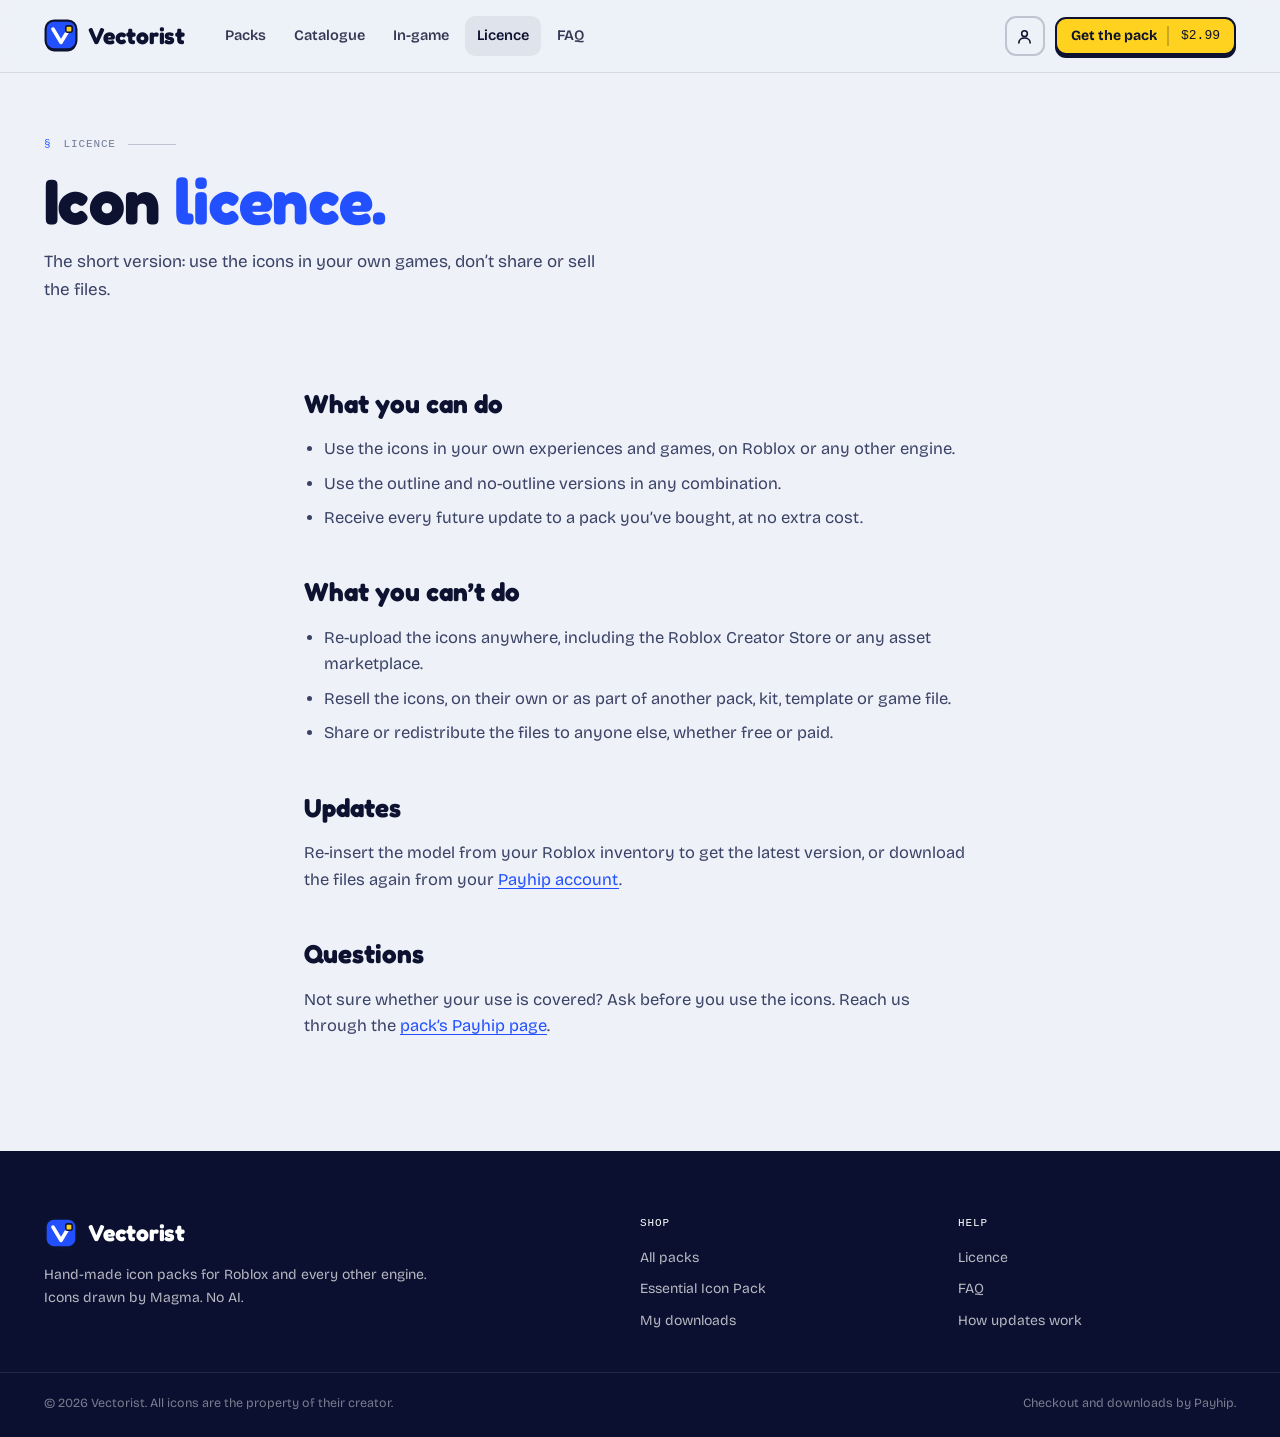
==== licence/index.html @ cd382b70 "Initial Vectorist site on vectorist.co Co-Authored-By: Claude Opus 5.5 <noreply@anthropic.com>" ====
<!DOCTYPE html>
<html lang="en" data-style="outline" data-guides="off" data-bd="paper">
<head>
<meta charset="utf-8">
<meta name="viewport" content="width=device-width, initial-scale=1">
<title>Licence | Vectorist</title>
<meta name="description" content="What you can and can't do with Vectorist icon packs.">
<link rel="canonical" href="https://vectorist.co/licence/">
<meta property="og:type" content="website">
<meta property="og:site_name" content="Vectorist">
<meta property="og:title" content="Licence | Vectorist">
<meta property="og:description" content="What you can and can't do with Vectorist icon packs.">
<meta property="og:url" content="https://vectorist.co/licence/">
<meta property="og:image" content="https://vectorist.co/assets/p/essential-cover.jpg">
<meta name="twitter:card" content="summary_large_image">
<meta name="theme-color" content="#2350FF">
<link rel="icon" href="../assets/mark.svg" type="image/svg+xml">
<link rel="preload" href="../assets/fonts/fredoka-latin-700-normal.woff2" as="font" type="font/woff2" crossorigin>
<link rel="preload" href="../assets/fonts/bricolage-grotesque-latin-opsz-normal.woff2" as="font" type="font/woff2" crossorigin>
<link rel="stylesheet" href="../css/site.css?v=1f7a1baf">
<script>try{var s=localStorage.getItem('vx.style'),b=localStorage.getItem('vx.bd'),h=document.documentElement;if(s==='plain')h.setAttribute('data-style','plain');if(b)h.setAttribute('data-bd',b)}catch(e){}</script>
</head>
<body class="page-plain">
<header class="nav">
  <div class="wrap">
    <a class="logo" href="../"><img src="../assets/mark.svg" alt="" width="34" height="34">Vectorist</a>
    <nav class="nav-links" aria-label="Main">
      <a href="../packs/">Packs</a>
      <a href="../#catalogue">Catalogue</a>
      <a href="../#in-game">In-game</a>
      <a href="../licence/" aria-current="page">Licence</a>
      <a href="../#faq">FAQ</a>
    </nav>
    <div class="nav-r">
      <a class="icon-btn dl" href="https://payhip.com/auth/login" title="My downloads" aria-label="My downloads"><svg width="17" height="17" viewBox="0 0 24 24" fill="none" stroke="currentColor" stroke-width="2.2" stroke-linecap="round"><circle cx="12" cy="8" r="4"/><path d="M4 21c0-4.4 3.6-7 8-7s8 2.6 8 7"/></svg></a>
      <a class="btn btn-buy btn-sm" href="https://payhip.com/buy?link=97roH">Get the pack <span class="p">$2.99</span></a>
      <button class="icon-btn burger" type="button" aria-label="Menu" aria-expanded="false" aria-controls="sheet"><svg width="18" height="18" viewBox="0 0 24 24" fill="none" stroke="currentColor" stroke-width="2.4" stroke-linecap="round"><path d="M4 7h16M4 12h16M4 17h16"/></svg></button>
    </div>
  </div>
</header>
<div class="sheet" id="sheet">
  <a href="../packs/">Packs <svg width="14" height="14" viewBox="0 0 24 24" fill="none" stroke="currentColor" stroke-width="2.6" stroke-linecap="round" stroke-linejoin="round"><path d="M5 12h14M13 6l6 6-6 6"/></svg></a>
  <a href="../#catalogue">Catalogue <svg width="14" height="14" viewBox="0 0 24 24" fill="none" stroke="currentColor" stroke-width="2.6" stroke-linecap="round" stroke-linejoin="round"><path d="M5 12h14M13 6l6 6-6 6"/></svg></a>
  <a href="../#in-game">In-game preview <svg width="14" height="14" viewBox="0 0 24 24" fill="none" stroke="currentColor" stroke-width="2.6" stroke-linecap="round" stroke-linejoin="round"><path d="M5 12h14M13 6l6 6-6 6"/></svg></a>
  <a href="../licence/">Licence <svg width="14" height="14" viewBox="0 0 24 24" fill="none" stroke="currentColor" stroke-width="2.6" stroke-linecap="round" stroke-linejoin="round"><path d="M5 12h14M13 6l6 6-6 6"/></svg></a>
  <a href="../#faq">FAQ <svg width="14" height="14" viewBox="0 0 24 24" fill="none" stroke="currentColor" stroke-width="2.6" stroke-linecap="round" stroke-linejoin="round"><path d="M5 12h14M13 6l6 6-6 6"/></svg></a>
  <hr>
  <a href="https://payhip.com/auth/login">My downloads <svg width="17" height="17" viewBox="0 0 24 24" fill="none" stroke="currentColor" stroke-width="2.2" stroke-linecap="round"><circle cx="12" cy="8" r="4"/><path d="M4 21c0-4.4 3.6-7 8-7s8 2.6 8 7"/></svg></a>
</div>
<main>
<section class="ph">
  <div class="wrap">
    <div class="sec-k mono"><b>&sect;</b>Licence</div>
    <h1 class="d d-l ex-ink">Icon <em>licence.</em></h1>
    <p class="lede">The short version: use the icons in your own games, don&rsquo;t share or sell the files.</p>
  </div>
</section>
<section>
  <div class="wrap prose">
    <h2>What you can do</h2>
    <ul>
      <li>Use the icons in your own experiences and games, on Roblox or any other engine.</li>
      <li>Use the outline and no-outline versions in any combination.</li>
      <li>Receive every future update to a pack you&rsquo;ve bought, at no extra cost.</li>
    </ul>
    <h2>What you can&rsquo;t do</h2>
    <ul>
      <li>Re-upload the icons anywhere, including the Roblox Creator Store or any asset marketplace.</li>
      <li>Resell the icons, on their own or as part of another pack, kit, template or game file.</li>
      <li>Share or redistribute the files to anyone else, whether free or paid.</li>
    </ul>
    <h2>Updates</h2>
    <p>Re-insert the model from your Roblox inventory to get the latest version, or download the files again from your <a href="https://payhip.com/auth/login">Payhip account</a>.</p>
    <h2>Questions</h2>
    <p>Not sure whether your use is covered? Ask before you use the icons. Reach us through the <a href="https://payhip.com/b/97roH">pack&rsquo;s Payhip page</a>.</p>
  </div>
</section>
</main>
<footer class="foot">
  <div class="wrap">
    <div class="brand">
      <a class="logo" href="../"><img src="../assets/mark.svg" alt="" width="34" height="34">Vectorist</a>
      <p>Hand-made icon packs for Roblox and every other engine.<br>Icons drawn by Magma. No AI.</p>
    </div>
    <div>
      <h4 class="mono">Shop</h4>
      <ul>
        <li><a href="../packs/">All packs</a></li>
        <li><a href="../packs/essential/">Essential Icon Pack</a></li>
        <li><a href="https://payhip.com/auth/login">My downloads</a></li>
      </ul>
    </div>
    <div>
      <h4 class="mono">Help</h4>
      <ul>
        <li><a href="../licence/">Licence</a></li>
        <li><a href="../#faq">FAQ</a></li>
        <li><a href="../#how">How updates work</a></li>
      </ul>
    </div>
  </div>
  <div class="foot-b"><div class="wrap"><span>&copy; 2026 Vectorist. All icons are the property of their creator.</span><span>Checkout and downloads by Payhip.</span></div></div>
</footer>
<script src="../js/catalog.js?v=1f7a1baf"></script>
<script src="../js/site.js?v=1f7a1baf"></script>
</body>
</html>
---- css/site.css ----
/* ==========================================================================
   Vectorist — site styles
   Colour rules: blue = brand field, yellow = Buy only, ink = everything else.
   Display face (Fredoka) is for headlines only; never for body or UI labels.
   ========================================================================== */

/* Self-hosted fonts (SIL Open Font License): no third-party request, no layout jump. */
@font-face{font-family:"Fredoka";font-weight:600;font-display:swap;src:url(../assets/fonts/fredoka-latin-600-normal.woff2) format("woff2")}
@font-face{font-family:"Fredoka";font-weight:700;font-display:swap;src:url(../assets/fonts/fredoka-latin-700-normal.woff2) format("woff2")}
@font-face{font-family:"Bricolage Grotesque";font-weight:200 800;font-display:swap;src:url(../assets/fonts/bricolage-grotesque-latin-opsz-normal.woff2) format("woff2-variations"),url(../assets/fonts/bricolage-grotesque-latin-opsz-normal.woff2) format("woff2")}
@font-face{font-family:"JetBrains Mono";font-weight:500;font-display:swap;src:url(../assets/fonts/jetbrains-mono-latin-500-normal.woff2) format("woff2")}

:root{
  --blue:#2350FF; --blue-d:#1636C9; --sky:#1EC8FF; --sky-l:#8BE0FF;
  --ink:#0C1230; --ink-2:#3A4266; --ink-3:#737A98;
  --paper:#EEF1F8; --card:#FFFFFF; --rule:rgba(12,18,48,.11); --rule-2:rgba(12,18,48,.2);
  --yellow:#FFD21F; --yellow-h:#FFDD4F; --orange:#FF8A00;
  --night:#0B1030; --night-2:#151C48; --night-rule:rgba(255,255,255,.1);
  --tile:#FFFFFF;
  --fd:"Fredoka",ui-rounded,system-ui,sans-serif;
  --fb:"Bricolage Grotesque",system-ui,sans-serif;
  --fm:"JetBrains Mono",ui-monospace,monospace;
  --r:16px; --wrap:1240px; --gut:24px;
  --ease:cubic-bezier(.2,.7,.2,1);
}
*,*::before,*::after{box-sizing:border-box;margin:0;padding:0}
html{-webkit-text-size-adjust:100%;scroll-behavior:smooth;scroll-padding-top:84px}
body{overflow-x:clip;font-family:var(--fb);font-size:16px;line-height:1.6;color:var(--ink);background:var(--paper);
  font-optical-sizing:auto;-webkit-font-smoothing:antialiased;overflow-x:hidden}
img,svg,canvas{display:block;max-width:100%}
a{color:inherit;text-decoration:none}
button{font:inherit;color:inherit;background:none;border:0;cursor:pointer}
:focus-visible{outline:3px solid var(--sky);outline-offset:3px;border-radius:6px}
::selection{background:var(--yellow);color:var(--ink)}
.wrap{max-width:var(--wrap);margin:0 auto;padding:0 var(--gut)}
.sr{position:absolute;width:1px;height:1px;overflow:hidden;clip:rect(0 0 0 0);white-space:nowrap}
.mono{font-family:var(--fm);font-size:11px;font-weight:500;letter-spacing:.08em;text-transform:uppercase}

/* ---------- Display type: the thumbnail's extruded lettering ---------- */
.d{font-family:var(--fd);font-weight:700;line-height:.98;letter-spacing:-.01em}
.d-xl{font-size:clamp(52px,8.4vw,112px)}
.d-l{font-size:clamp(38px,5.2vw,64px)}
.d-m{font-size:clamp(26px,3vw,34px)}
.ex-w{color:#fff;text-shadow:0 .035em 0 var(--sky-l),0 .07em 0 #1B8CFF,0 .12em .18em rgba(6,16,80,.35)}
.ex-y{color:var(--yellow);text-shadow:0 .035em 0 #FFB000,0 .07em 0 var(--orange),0 .12em .18em rgba(6,16,80,.35)}
.ex-ink{color:var(--ink)}
.ex-ink em{font-style:normal;color:var(--blue)}

/* ---------- Buttons ---------- */
.btn{--h:48px;display:inline-flex;align-items:center;justify-content:center;gap:10px;height:var(--h);padding:0 22px;
  border-radius:14px;font-family:var(--fb);font-weight:700;font-size:15px;white-space:nowrap;user-select:none;
  transition:transform .12s var(--ease),box-shadow .12s var(--ease),background-color .15s}
.btn-buy{background:var(--yellow);color:var(--ink);border:2.5px solid var(--ink);box-shadow:0 4px 0 var(--ink)}
.btn-buy:hover{background:var(--yellow-h)}
.btn-buy:active{transform:translateY(3px);box-shadow:0 1px 0 var(--ink)}
.btn-buy .p{font-family:var(--fm);font-size:13px;font-weight:500;padding-left:12px;border-left:2px solid rgba(12,18,48,.22)}
.btn-lg{--h:56px;font-size:16px;padding:0 26px;border-radius:16px}
.btn-ghost{border:2px solid rgba(255,255,255,.45);color:#fff}
.btn-ghost:hover{background:rgba(255,255,255,.12);border-color:#fff}
.btn-line{border:2px solid var(--rule-2);color:var(--ink);background:var(--card)}
.btn-line:hover{border-color:var(--ink)}
.btn-sm{--h:38px;padding:0 14px;font-size:14px;border-radius:11px}
.btn-buy.btn-sm{box-shadow:0 3px 0 var(--ink)}
.btn-buy.btn-sm:active{transform:translateY(2px);box-shadow:0 1px 0 var(--ink)}
kbd{font-family:var(--fm);font-size:10.5px;font-weight:500;min-width:20px;height:20px;padding:0 5px;display:inline-grid;place-items:center;
  border-radius:5px;border:1px solid var(--rule-2);border-bottom-width:2px;color:var(--ink-3);background:var(--card);line-height:1}
@media (hover:none){kbd{display:none}}

/* ---------- Nav ---------- */
.nav{position:fixed;inset:0 0 auto;z-index:50;transition:background-color .2s,box-shadow .2s,color .2s;color:#fff}
.nav .wrap{display:flex;align-items:center;gap:28px;height:72px}
.nav.solid,.page-plain .nav{background:rgba(238,241,248,.9);backdrop-filter:saturate(1.6) blur(14px);-webkit-backdrop-filter:saturate(1.6) blur(14px);
  box-shadow:0 1px 0 var(--rule);color:var(--ink)}
.logo{display:flex;align-items:center;gap:10px;font-family:var(--fd);font-weight:700;font-size:23px;letter-spacing:-.01em}
.logo img{width:34px;height:34px}
.nav-links{display:flex;gap:4px;margin-right:auto}
.nav-links a{padding:8px 12px;border-radius:10px;font-size:14.5px;font-weight:600;opacity:.82;transition:opacity .15s,background-color .15s}
.nav-links a:hover,.nav-links a[aria-current]{opacity:1;background:rgba(255,255,255,.14)}
.nav.solid .nav-links a:hover,.page-plain .nav-links a:hover,.nav.solid .nav-links a[aria-current],.page-plain .nav-links a[aria-current]{background:rgba(12,18,48,.06)}
.nav-r{display:flex;align-items:center;gap:10px}
.icon-btn{width:40px;height:40px;border-radius:11px;display:grid;place-items:center;border:2px solid rgba(255,255,255,.35);transition:border-color .15s,background-color .15s}
.icon-btn:hover{border-color:currentColor}
.nav.solid .icon-btn,.page-plain .icon-btn{border-color:var(--rule-2)}
.burger{display:none}
.sheet{display:none}
@media (max-width:420px){.nav .btn-buy .p{display:none}.logo{font-size:21px}}
@media (max-width:860px){
  .nav-links,.nav-r .dl{display:none}
  .burger{display:grid}
  .nav .wrap{gap:12px;justify-content:space-between}
  .sheet{display:block;position:fixed;inset:72px 12px auto;z-index:49;background:var(--card);color:var(--ink);border:2px solid var(--ink);border-radius:18px;
    box-shadow:0 5px 0 var(--ink);padding:10px;transform:translateY(-8px);opacity:0;pointer-events:none;transition:opacity .16s,transform .16s var(--ease)}
  .sheet.open{opacity:1;transform:none;pointer-events:auto}
  .sheet a{display:flex;justify-content:space-between;align-items:center;padding:14px 14px;border-radius:12px;font-weight:600}
  .sheet a:hover{background:var(--paper)}
  .sheet hr{border:0;border-top:1px solid var(--rule);margin:6px 8px}
}

/* ---------- Icon art (canvas host) ---------- */
.art{position:relative;aspect-ratio:1;user-select:none;-webkit-user-select:none;-webkit-touch-callout:none}
.art canvas{position:absolute;inset:0;width:100%;height:100%;transition:opacity .22s var(--ease)}
.art canvas.v1{opacity:0}
[data-style="plain"] .art canvas.v0{opacity:0}
[data-style="plain"] .art canvas.v1{opacity:1}
.art::after{content:"";position:absolute;inset:0;z-index:2}           /* shield: right-click/drag hits this, not the canvas */
.art.is-loading::before{content:"";position:absolute;inset:18%;border-radius:28%;background:currentColor;opacity:.08;animation:pulse 1.2s ease-in-out infinite}
.art.is-error::before{content:attr(data-label);position:absolute;inset:0;display:grid;place-items:center;text-align:center;
  font-family:var(--fm);font-size:10px;letter-spacing:.06em;text-transform:uppercase;opacity:.5;padding:8px}
@keyframes pulse{50%{opacity:.16}}

/* ---------- Hero ---------- */
.hero{position:relative;background:var(--blue) url(../assets/facets.svg) center/cover;color:#fff;overflow:hidden;padding:128px 0 0}
.hero-ghosts{position:absolute;inset:0;pointer-events:none}
.hero-ghosts .art{position:absolute;opacity:.1;filter:saturate(.4) brightness(1.4)}
.hero-grid{position:relative;display:grid;grid-template-columns:minmax(0,1.08fr) minmax(0,.92fr);gap:56px;align-items:center;padding-bottom:72px}
.eyebrow{display:inline-flex;align-items:center;gap:10px;padding:6px 12px 6px 6px;border-radius:999px;background:rgba(12,18,48,.28);border:1px solid rgba(255,255,255,.2);margin-bottom:28px}
.eyebrow b{background:var(--yellow);color:var(--ink);border-radius:999px;padding:3px 9px;font-family:var(--fm);font-size:10.5px;letter-spacing:.06em}
.hero h1{margin-bottom:30px}
.hero h1 span{display:block}
.hero-sub{font-size:18px;line-height:1.6;max-width:500px;color:rgba(255,255,255,.88);margin-bottom:34px}
.hero-sub strong{color:#fff}
.hero-cta{display:flex;flex-wrap:wrap;gap:12px;margin-bottom:18px}
.hero-note{color:rgba(255,255,255,.7)}
.hero-note i{font-style:normal;margin:0 8px;opacity:.5}

/* specimen board */
.board{display:grid;grid-template-columns:repeat(3,1fr);gap:12px}
.spec{position:relative;border-radius:20px;background:rgba(10,24,110,.28);border:1.5px solid rgba(255,255,255,.2);padding:13%;transition:transform .2s var(--ease),background-color .2s}
.spec.big{grid-column:span 2;grid-row:span 2;padding:11%}
.spec:hover{transform:translateY(-3px);background:rgba(10,24,110,.4)}
.spec .lab{position:absolute;left:12px;right:12px;bottom:9px;display:flex;justify-content:space-between;color:rgba(255,255,255,.6);font-size:9.5px}
.spec .art{transition:opacity .35s var(--ease),transform .35s var(--ease)}
.spec .art.swap{opacity:0;transform:scale(.9)}
.spec.big .lab{font-size:11px;left:16px;right:16px;bottom:13px}
.spec::before{content:"";position:absolute;inset:13%;border:1px dashed rgba(255,255,255,.22);border-radius:6px;pointer-events:none}
.spec.big::before{inset:11%}

.specbar-o{position:relative;border-top:1px solid rgba(255,255,255,.2);background:rgba(12,18,48,.2)}
.specbar{display:grid;grid-template-columns:repeat(5,1fr)}
.specbar div{padding:22px 24px;border-left:1px solid rgba(255,255,255,.14)}
.specbar div:first-child{border-left:0;padding-left:0}
.specbar b{display:block;font-family:var(--fd);font-weight:700;font-size:30px;line-height:1.1}
.specbar span{color:rgba(255,255,255,.68)}

@media (max-width:980px){
  .hero{padding-top:108px}
  .hero-grid{grid-template-columns:1fr;gap:44px;padding-bottom:48px}
  .board{max-width:520px}
  .specbar{grid-template-columns:repeat(3,1fr);padding:0}
  .specbar div{padding:18px 24px!important}
  .specbar div:nth-child(4){border-left:0}
  .specbar div:nth-child(n+4){border-top:1px solid rgba(255,255,255,.14)}
}
@media (max-width:560px){
  .hero-sub{font-size:16.5px}
  .hero-cta .btn{flex:1 1 100%}
  .hero-note{font-size:10px}
  .specbar{grid-template-columns:repeat(2,1fr)}
  .specbar div{padding:16px 18px!important;border-left:1px solid rgba(255,255,255,.14)!important;border-top:1px solid rgba(255,255,255,.14)}
  .specbar div:nth-child(odd){border-left:0!important}
  .specbar div:nth-child(-n+2){border-top:0}
  .specbar div:last-child{grid-column:span 2;border-left:0!important}
  .specbar b{font-size:24px}
}

/* ---------- Sections ---------- */
.sec{padding:112px 0}
.sec + .sec{border-top:1px solid var(--rule)}
.sec-h{display:grid;grid-template-columns:minmax(0,1fr) auto;gap:24px;align-items:end;margin-bottom:40px}
.sec-k{display:flex;gap:12px;align-items:center;color:var(--ink-3);margin-bottom:16px}
.sec-k b{color:var(--blue);font-weight:500}
.sec-k::after{content:"";height:1px;width:48px;background:var(--rule-2)}
.lede{font-size:17px;color:var(--ink-2);max-width:560px;margin-top:16px}
@media (max-width:760px){.sec{padding:80px 0}.sec-h{grid-template-columns:1fr}}

/* ---------- Catalogue toolbar ---------- */
.toolbar{position:sticky;top:72px;z-index:20;display:flex;flex-wrap:wrap;gap:10px 18px;align-items:center;padding:12px 0;margin-bottom:18px;
  background:rgba(238,241,248,.92);backdrop-filter:blur(12px);-webkit-backdrop-filter:blur(12px);border-bottom:1px solid var(--rule)}
.seg{display:inline-flex;padding:3px;border-radius:12px;background:var(--card);border:1px solid var(--rule-2);position:relative}
.seg button{position:relative;z-index:1;height:34px;padding:0 14px;border-radius:9px;font-size:13.5px;font-weight:600;color:var(--ink-2);display:flex;align-items:center;gap:8px;transition:color .15s}
.seg button[aria-pressed="true"]{color:#fff;background:var(--ink)}
.seg button[aria-pressed="true"] kbd{display:none}
.tgl{display:inline-flex;align-items:center;gap:10px;height:40px;padding:0 12px 0 8px;border-radius:12px;border:1px solid var(--rule-2);background:var(--card);font-size:13.5px;font-weight:600;color:var(--ink-2)}
.tgl .sw{width:30px;height:18px;border-radius:99px;background:var(--rule-2);position:relative;transition:background-color .15s}
.tgl .sw::after{content:"";position:absolute;top:2px;left:2px;width:14px;height:14px;border-radius:50%;background:#fff;box-shadow:0 1px 2px rgba(0,0,0,.25);transition:transform .16s var(--ease)}
.tgl[aria-pressed="true"]{color:var(--ink)}
.tgl[aria-pressed="true"] .sw{background:var(--blue)}
.tgl[aria-pressed="true"] .sw::after{transform:translateX(12px)}
.bd{display:inline-flex;align-items:center;gap:6px;height:40px;padding:0 10px;border-radius:12px;border:1px solid var(--rule-2);background:var(--card)}
.bd span{font-size:13.5px;font-weight:600;color:var(--ink-2);margin-right:4px}
.bd button{width:22px;height:22px;border-radius:7px;border:1.5px solid var(--rule-2)}
.bd button[aria-pressed="true"]{box-shadow:0 0 0 2px var(--card),0 0 0 4px var(--ink)}
.chips{order:9;width:100%;display:flex;gap:6px;overflow-x:auto;scrollbar-width:none;-webkit-mask:linear-gradient(90deg,#000 calc(100% - 28px),transparent);mask:linear-gradient(90deg,#000 calc(100% - 28px),transparent);padding-right:28px}
.chips::-webkit-scrollbar{display:none}
.chip{flex:none;height:32px;padding:0 12px;border-radius:99px;font-size:13.5px;font-weight:600;color:var(--ink-2);border:1px solid transparent;display:flex;align-items:center;gap:7px;transition:background-color .15s,border-color .15s}
.chip:hover{background:var(--card);border-color:var(--rule)}
.chip i{font-style:normal;font-family:var(--fm);font-size:10.5px;color:var(--ink-3)}
.chip[aria-pressed="true"]{background:var(--ink);color:#fff}
.chip[aria-pressed="true"] i{color:rgba(255,255,255,.6)}
@media (max-width:860px){.toolbar{top:72px}.tgl .lbl-long{display:none}}

/* ---------- Catalogue grid ---------- */
.grid{display:grid;grid-template-columns:repeat(auto-fill,minmax(152px,1fr));gap:12px}
.tile{position:relative;display:flex;flex-direction:column;border-radius:var(--r);background:var(--tile);border:1.5px solid var(--rule);color:var(--ink);
  transition:transform .16s var(--ease),box-shadow .16s var(--ease),border-color .16s,background-color .25s}
.tile:hover{transform:translateY(-3px);border-color:var(--ink);box-shadow:0 3px 0 var(--ink)}
.tile .pad{position:relative;padding:16%}
.tile .pad::before,.tile .pad::after{content:"";position:absolute;pointer-events:none;opacity:0;transition:opacity .2s}
.tile .pad::before{inset:16%;border:1px dashed #FF3D7F;border-radius:4px}
.tile .pad::after{inset:0;background:linear-gradient(#FF3D7F,#FF3D7F) center/1px 100% no-repeat,linear-gradient(#FF3D7F,#FF3D7F) center/100% 1px no-repeat;opacity:0}
[data-guides="on"] .tile .pad::before{opacity:.9}
[data-guides="on"] .tile .pad::after{opacity:.35}
.tile .ft{display:flex;justify-content:space-between;align-items:baseline;gap:8px;padding:0 14px 12px}
.tile .nm{font-size:14px;font-weight:600;white-space:nowrap;overflow:hidden;text-overflow:ellipsis}
.tile .ct{color:var(--ink-3);font-size:9.5px;flex:none}
.tile[hidden]{display:none}
[data-bd="night"] .tile{--tile:var(--night-2);color:#fff;border-color:rgba(255,255,255,.08)}
[data-bd="night"] .tile .ct{color:rgba(255,255,255,.5)}
[data-bd="night"] .tile:hover{border-color:var(--yellow);box-shadow:0 3px 0 var(--yellow)}
[data-bd="sky"] .tile{--tile:#3B6BFF;color:#fff;border-color:rgba(255,255,255,.15)}
[data-bd="sky"] .tile .ct{color:rgba(255,255,255,.65)}
.grid-empty{padding:56px 24px;text-align:center;color:var(--ink-3);border:1.5px dashed var(--rule-2);border-radius:var(--r)}
@media (max-width:560px){.grid{grid-template-columns:repeat(3,minmax(0,1fr));gap:8px}.tile .ft{padding:0 9px 9px}.tile .nm{font-size:12px}.tile .ct{display:none}.tile{border-radius:12px}}

/* ---------- HUD demo ---------- */
.night{background:var(--night);color:#fff}
.night .sec-k{color:rgba(255,255,255,.55)}
.night .sec-k b{color:var(--yellow)}
.night .sec-k::after{background:rgba(255,255,255,.2)}
.night .lede{color:rgba(255,255,255,.72)}
.night .ex-ink{color:#fff}
.night .ex-ink em{color:var(--yellow)}
.hud-wrap{display:grid;grid-template-columns:minmax(0,.7fr) minmax(0,1.3fr);gap:56px;align-items:center}
.ticks{list-style:none;margin:28px 0 32px;display:grid;gap:14px}
.ticks li{display:grid;grid-template-columns:28px 1fr;gap:12px;align-items:start;color:rgba(255,255,255,.82);font-size:15px}
.ticks .art{width:28px}
.night .seg{background:var(--night-2);border-color:rgba(255,255,255,.14)}
.night .seg button{color:rgba(255,255,255,.7)}
.night .seg button[aria-pressed="true"]{background:#fff;color:var(--ink)}
.night kbd{background:transparent;border-color:rgba(255,255,255,.25);color:rgba(255,255,255,.6)}
.hud-frame{position:relative;width:100%;aspect-ratio:16/10;border-radius:22px;overflow:hidden;border:2.5px solid #000;box-shadow:0 6px 0 #000,0 30px 60px rgba(0,0,0,.4)}
.hud{position:absolute;left:0;top:0;width:800px;height:500px;transform-origin:0 0;transform:scale(var(--s,1))}
.hud-scene{position:absolute;inset:0}
.hud-cur{position:absolute;left:18px;top:16px;display:grid;gap:10px}
.pill{position:relative;display:flex;align-items:center;height:40px;min-width:170px;padding:0 16px 0 46px;border-radius:12px;background:rgba(12,18,48,.74);border:2.5px solid #000;
  font-family:var(--fd);font-weight:700;font-size:22px;color:#fff;letter-spacing:.01em}
.pill .art{position:absolute;left:-12px;top:50%;width:54px;transform:translateY(-50%)}
.pill.bump{animation:bump .4s var(--ease)}
@keyframes bump{40%{transform:scale(1.08)}}
.hud-col{position:absolute;top:118px;display:grid;grid-template-columns:repeat(2,74px);gap:12px 10px}
.hud-col.l{left:18px}.hud-col.r{right:18px}
.gb{display:grid;justify-items:center;gap:2px;cursor:pointer;background:none;border:0;padding:0}
.gb .k{width:70px;height:70px;border-radius:18px;border:2.5px solid #000;box-shadow:0 4px 0 #000;display:grid;place-items:center;transition:transform .1s,box-shadow .1s}
.gb .k .art{width:56px}
.gb:hover .k{transform:translateY(-2px);box-shadow:0 6px 0 #000}
.gb:active .k{transform:translateY(3px);box-shadow:0 1px 0 #000}
.gb span{font-family:var(--fd);font-weight:700;font-size:15px;color:#fff;
  text-shadow:-1.5px -1.5px 0 #000,1.5px -1.5px 0 #000,-1.5px 1.5px 0 #000,1.5px 1.5px 0 #000,0 2px 0 #000}
.c-y{background:#FFC83D}.c-b{background:#3FA9FF}.c-g{background:#4ED46A}.c-p{background:#FF6FA8}.c-v{background:#9B6BFF}.c-o{background:#FF9A3D}
.hud-boost{position:absolute;right:18px;top:16px;display:flex;gap:8px}
.boost{position:relative;width:58px;height:58px;border-radius:14px;background:rgba(12,18,48,.74);border:2.5px solid #000;display:grid;place-items:center}
.boost .art{width:40px;margin-top:-8px}
.boost b{position:absolute;bottom:3px;left:0;right:0;text-align:center;font-family:var(--fm);font-size:10px;font-weight:500;color:#fff}
.boost i{position:absolute;top:-8px;right:-8px;font-style:normal;font-family:var(--fd);font-weight:700;font-size:13px;background:var(--yellow);color:var(--ink);border:2px solid #000;border-radius:8px;padding:0 5px;line-height:18px}
.hud-chest{position:absolute;left:50%;bottom:26px;width:150px;transform:translateX(-50%);cursor:pointer;background:none;border:0}
.hud-chest .art{width:150px;transition:transform .2s var(--ease)}
.hud-chest:hover .art{transform:translateY(-4px) rotate(-2deg)}
.hud-chest.open .art{animation:pop .45s var(--ease)}
@keyframes pop{30%{transform:scale(1.14) rotate(3deg)}}
.hud-chest .tip{position:absolute;left:50%;top:-30px;transform:translateX(-50%);white-space:nowrap;font-family:var(--fd);font-weight:700;font-size:15px;color:var(--ink);
  background:#fff;border:2.5px solid #000;border-radius:10px;padding:2px 10px;box-shadow:0 3px 0 #000;animation:bob 1.6s ease-in-out infinite}
.hud-chest.open .tip{opacity:0}
@keyframes bob{50%{transform:translate(-50%,-4px)}}
.fly{position:absolute;width:34px;z-index:5;pointer-events:none;transition:transform .7s cubic-bezier(.5,-.3,.6,1),opacity .7s}
.hud-toast{position:absolute;left:50%;top:40%;transform:translate(-50%,10px);font-family:var(--fd);font-weight:700;font-size:40px;opacity:0;pointer-events:none;transition:opacity .25s,transform .4s var(--ease)}
.hud-toast.on{opacity:1;transform:translate(-50%,-10px)}
.spin .art{transition:transform 1.4s cubic-bezier(.2,.8,.2,1)}
.hud-try{margin-top:14px;color:rgba(255,255,255,.55);text-align:right}
@media (max-width:980px){.hud-wrap{grid-template-columns:1fr;gap:40px}}

/* ---------- Steps ---------- */
.steps{display:grid;grid-template-columns:repeat(3,1fr);gap:16px;counter-reset:s}
.step{position:relative;padding:28px 26px 30px;border-radius:20px;background:var(--card);border:1.5px solid var(--rule)}
.step .art{width:76px;margin:-6px 0 18px -6px}
.step .n{position:absolute;top:22px;right:22px;color:var(--ink-3)}
.step h3{font-family:var(--fd);font-weight:700;font-size:23px;line-height:1.15;margin-bottom:8px}
.step p{color:var(--ink-2);font-size:15px}
@media (max-width:860px){.steps{grid-template-columns:1fr}}

/* ---------- Licence ---------- */
.lic{display:grid;grid-template-columns:1fr 1fr;gap:16px}
.lic > div{border-radius:20px;padding:28px;border:1.5px solid var(--rule);background:var(--card)}
.lic h3{display:flex;align-items:center;gap:12px;font-family:var(--fd);font-weight:700;font-size:23px;margin-bottom:16px}
.lic h3 .art{width:44px}
.lic ul{list-style:none;display:grid;gap:10px}
.lic li{display:grid;grid-template-columns:22px 1fr;gap:10px;color:var(--ink-2);font-size:15px}
.lic li svg{margin-top:3px}
.lic .no{background:#FFF6F7;border-color:#F6D5DA}
@media (max-width:760px){.lic{grid-template-columns:1fr}}

/* ---------- FAQ ---------- */
.faq-l{display:grid;grid-template-columns:minmax(0,.8fr) minmax(0,1.2fr);gap:56px;align-items:start}
.faq-l .sec-h{position:sticky;top:110px;margin:0}
@media (max-width:860px){.faq-l{grid-template-columns:1fr;gap:24px}.faq-l .sec-h{position:static}}
.faq{width:100%}
.faq details:first-child{border-top:0}
.faq details:first-child summary{padding-top:4px}
.faq details{border-top:1px solid var(--rule)}
.faq details:last-child{border-bottom:1px solid var(--rule)}
.faq summary{list-style:none;cursor:pointer;display:flex;justify-content:space-between;gap:20px;align-items:center;padding:22px 2px;font-weight:600;font-size:17px}
.faq summary::-webkit-details-marker{display:none}
.faq summary .pm{flex:none;width:28px;height:28px;border-radius:9px;border:1.5px solid var(--rule-2);display:grid;place-items:center;transition:transform .2s var(--ease),background-color .15s}
.faq details[open] summary .pm{transform:rotate(45deg);background:var(--ink);color:#fff;border-color:var(--ink)}
.faq details p{color:var(--ink-2);padding:0 48px 24px 2px;font-size:15.5px}

/* ---------- Final CTA ---------- */
.final{position:relative;background:var(--blue) url(../assets/facets.svg) center/cover;color:#fff;overflow:hidden;text-align:left}
.final .wrap{display:grid;grid-template-columns:minmax(0,1fr) auto;gap:40px;align-items:center;padding-top:96px;padding-bottom:96px}
.final .price{font-family:var(--fd);font-weight:700;font-size:20px;color:rgba(255,255,255,.85);margin-top:18px}
.final .row{display:flex;gap:14px;align-items:center;flex-wrap:wrap}
.final-art{display:flex;align-items:flex-end;gap:4px}
.final-art .art{width:120px}
.final-art .art:nth-child(1){transform:rotate(-10deg) translateY(-6px)}
.final-art .art:nth-child(2){width:170px}
.final-art .art:nth-child(3){transform:rotate(9deg) translateY(-10px)}
@media (max-width:860px){.final .wrap{grid-template-columns:1fr}.final-art{order:-1}.final-art .art{width:80px}.final-art .art:nth-child(2){width:110px}}

/* ---------- Footer ---------- */
.foot{background:var(--night);color:rgba(255,255,255,.7);font-size:14px}
.foot .wrap{display:grid;grid-template-columns:2fr 1fr 1fr;gap:40px;padding-top:64px;padding-bottom:40px}
.foot .logo{color:#fff;margin-bottom:12px}
.foot h4{color:#fff;margin-bottom:14px}
.foot ul{list-style:none;display:grid;gap:9px}
.foot a:hover{color:#fff}
.foot-b{border-top:1px solid var(--night-rule)}
.foot-b .wrap{display:flex;justify-content:space-between;gap:20px;padding-top:20px;padding-bottom:24px;font-size:12.5px;color:rgba(255,255,255,.45)}
@media (max-width:760px){.foot .wrap{grid-template-columns:1fr 1fr}.foot .brand{grid-column:span 2}.foot-b .wrap{flex-direction:column}}

/* ---------- Mobile sticky buy ---------- */
.mbar{position:fixed;left:10px;right:10px;bottom:10px;z-index:40;display:none;align-items:center;gap:12px;padding:8px 8px 8px 14px;border-radius:18px;background:var(--ink);color:#fff;
  box-shadow:0 10px 30px rgba(12,18,48,.35);transform:translateY(140%);transition:transform .25s var(--ease)}
.mbar.on{transform:none}
.mbar .t{flex:1;min-width:0;line-height:1.25}
.mbar .t b{display:block;font-size:14px;white-space:nowrap;overflow:hidden;text-overflow:ellipsis}
.mbar .t span{font-size:12px;color:rgba(255,255,255,.6)}
.mbar .btn-buy{border-color:var(--yellow);box-shadow:none}
@media (max-width:860px){.mbar{display:flex}body.has-mbar{padding-bottom:76px}}

/* ---------- Plain pages (packs, product, licence, 404) ---------- */
.page-plain main{padding-top:72px}
.ph{padding:64px 0 40px}
.crumb{display:flex;gap:8px;color:var(--ink-3);margin-bottom:20px}
.crumb a:hover{color:var(--ink)}
.packs{display:grid;grid-template-columns:repeat(auto-fill,minmax(340px,1fr));gap:18px;padding-bottom:112px}
.pack{display:flex;flex-direction:column;border-radius:22px;overflow:hidden;background:var(--card);border:1.5px solid var(--rule);transition:transform .16s var(--ease),box-shadow .16s,border-color .16s}
a.pack:hover{transform:translateY(-3px);border-color:var(--ink);box-shadow:0 4px 0 var(--ink)}
.pack .cv{aspect-ratio:16/9;background:var(--blue) url(../assets/facets.svg) center/cover;position:relative;overflow:hidden}
.pack .cv img{width:100%;height:100%;object-fit:cover;pointer-events:none}
.pack .bd2{padding:20px 22px 22px;display:grid;gap:6px}
.pack h3{font-family:var(--fd);font-weight:700;font-size:24px;line-height:1.1}
.pack .meta{color:var(--ink-3)}
.pack .row{display:flex;justify-content:space-between;align-items:center;margin-top:12px}
.pack .pr{font-family:var(--fd);font-weight:700;font-size:22px}
.pack .new{position:absolute;top:14px;left:14px;background:var(--yellow);color:var(--ink);border:2px solid var(--ink);border-radius:9px;padding:2px 9px;font-family:var(--fm);font-size:10.5px;font-weight:500;letter-spacing:.06em}
.pack.soon{border-style:dashed;border-color:var(--rule-2);background:transparent;justify-content:center;align-items:flex-start;padding:28px;gap:10px;min-height:280px}
.pack.soon .art{width:64px;opacity:.9}
.pack.soon p{color:var(--ink-2);font-size:15px;max-width:300px}

/* product page */
.pp{display:grid;grid-template-columns:minmax(0,1.15fr) minmax(0,.85fr);gap:48px;align-items:start;padding-bottom:96px}
.viewer{display:grid;gap:14px}
.stage{position:relative;border-radius:24px;background:var(--tile);border:1.5px solid var(--rule);transition:background-color .25s}
.stage .pad{position:relative;padding:15%}
.stage .pad::before{content:"";position:absolute;inset:15%;border:1px dashed #FF3D7F;border-radius:6px;opacity:0;transition:opacity .2s}
.stage .pad::after{content:"";position:absolute;inset:0;background:linear-gradient(#FF3D7F,#FF3D7F) center/1px 100% no-repeat,linear-gradient(#FF3D7F,#FF3D7F) center/100% 1px no-repeat;opacity:0;transition:opacity .2s}
[data-guides="on"] .stage .pad::before{opacity:.9}
[data-guides="on"] .stage .pad::after{opacity:.3}
.stage-top{position:absolute;left:18px;right:18px;top:16px;display:flex;justify-content:space-between;align-items:center;z-index:3;color:var(--ink-3)}
.stage-top b{color:var(--ink);font-family:var(--fd);font-weight:700;font-size:22px;letter-spacing:0;text-transform:none}
.stage-bot{position:absolute;left:18px;right:18px;bottom:14px;display:flex;justify-content:space-between;align-items:center;z-index:3;color:var(--ink-3)}
.stage-nav{display:flex;gap:6px}
.stage-nav button{width:36px;height:36px;border-radius:10px;border:1.5px solid var(--rule-2);background:var(--card);display:grid;place-items:center;color:var(--ink)}
.stage-nav button:hover{border-color:var(--ink)}
[data-bd="night"] .stage{--tile:var(--night-2);border-color:transparent}
[data-bd="night"] .stage-top b{color:#fff}
[data-bd="night"] .stage-top,[data-bd="night"] .stage-bot{color:rgba(255,255,255,.55)}
[data-bd="sky"] .stage{--tile:#3B6BFF;border-color:transparent}
[data-bd="sky"] .stage-top b{color:#fff}
[data-bd="sky"] .stage-top,[data-bd="sky"] .stage-bot{color:rgba(255,255,255,.7)}
.strip{display:grid;grid-template-columns:repeat(auto-fill,minmax(54px,1fr));gap:6px}
.strip button{border-radius:12px;padding:6px;border:1.5px solid transparent;background:var(--card);transition:border-color .12s,transform .12s}
.strip button:hover{border-color:var(--rule-2)}
.strip button[aria-current="true"]{border-color:var(--ink);box-shadow:0 2px 0 var(--ink)}
.vtools{display:flex;flex-wrap:wrap;gap:10px;align-items:center}
.buy{position:sticky;top:96px;border-radius:24px;background:var(--card);border:2px solid var(--ink);box-shadow:0 5px 0 var(--ink);padding:30px}
.buy h1{margin:10px 0 10px}
.buy .pr{display:flex;align-items:baseline;gap:10px;margin:18px 0 20px}
.buy .pr b{font-family:var(--fd);font-weight:700;font-size:44px;line-height:1}
.buy .pr span{color:var(--ink-3)}
.buy .btn{width:100%}
.buy ul{list-style:none;display:grid;gap:10px;margin:24px 0 0;padding-top:22px;border-top:1px solid var(--rule)}
.buy li{display:grid;grid-template-columns:22px 1fr;gap:10px;font-size:15px;color:var(--ink-2)}
.buy li svg{margin-top:3px;color:var(--blue)}
.buy .fine{margin-top:20px;font-size:13px;color:var(--ink-3)}
.buy .fine a{text-decoration:underline;text-underline-offset:2px}
.inside{display:grid;gap:0}
.cat{display:grid;grid-template-columns:200px 1fr;gap:24px;padding:22px 0;border-top:1px solid var(--rule);align-items:center}
.cat:last-child{border-bottom:1px solid var(--rule)}
.cat h3{font-family:var(--fd);font-weight:700;font-size:22px;line-height:1.1}
.cat h3 small{display:block;margin-top:4px}
.cat .icons{display:flex;flex-wrap:wrap;gap:8px}
.cat .icons a{width:64px;border-radius:12px;padding:6px;background:var(--card);border:1.5px solid var(--rule);transition:border-color .12s,transform .12s}
.cat .icons a:hover{border-color:var(--ink);transform:translateY(-2px)}
@media (max-width:980px){.pp{grid-template-columns:1fr}.buy{position:relative;top:0}}
@media (max-width:560px){.cat{grid-template-columns:1fr;gap:12px}.cat .icons a{width:54px}.buy{padding:22px}.stage-top b{font-size:18px}}

/* prose (licence) */
.prose{max-width:720px;padding-bottom:112px}
.prose h2{font-family:var(--fd);font-weight:700;font-size:26px;margin:40px 0 12px}
.prose p,.prose li{color:var(--ink-2);font-size:16.5px}
.prose ul{padding-left:20px;display:grid;gap:8px;margin:10px 0}
.prose a{color:var(--blue);text-decoration:underline;text-underline-offset:3px}

/* 404 */
.nf{min-height:calc(100vh - 72px);display:grid;place-items:center;text-align:center;padding:60px 24px}
.nf .art{width:150px;margin:0 auto 24px}
.nf p{color:var(--ink-2);margin:14px auto 28px;max-width:380px}

/* reveal */
.rv{opacity:0;transform:translateY(14px);transition:opacity .5s var(--ease),transform .5s var(--ease)}
.rv.in{opacity:1;transform:none}
@media (prefers-reduced-motion:reduce){
  *,*::before,*::after{animation:none!important;transition:none!important;scroll-behavior:auto!important}
  .rv{opacity:1;transform:none}
}
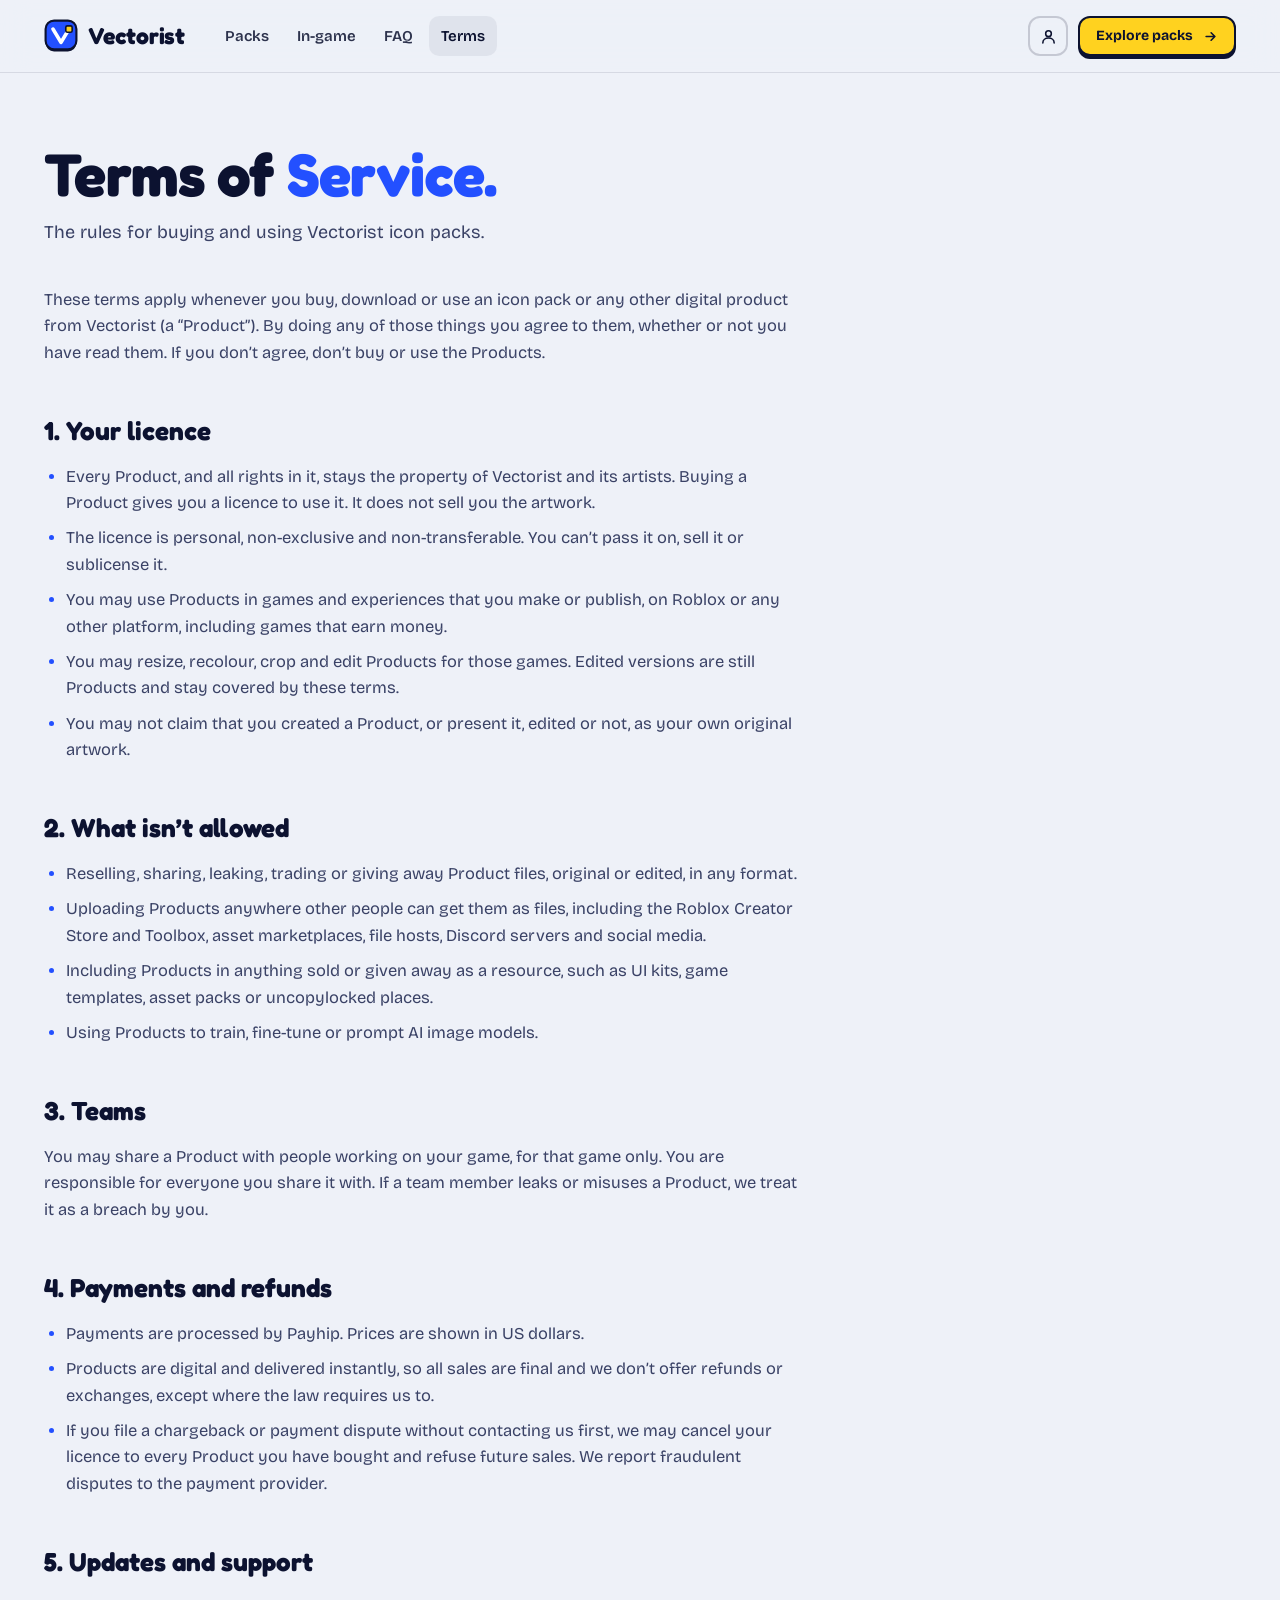
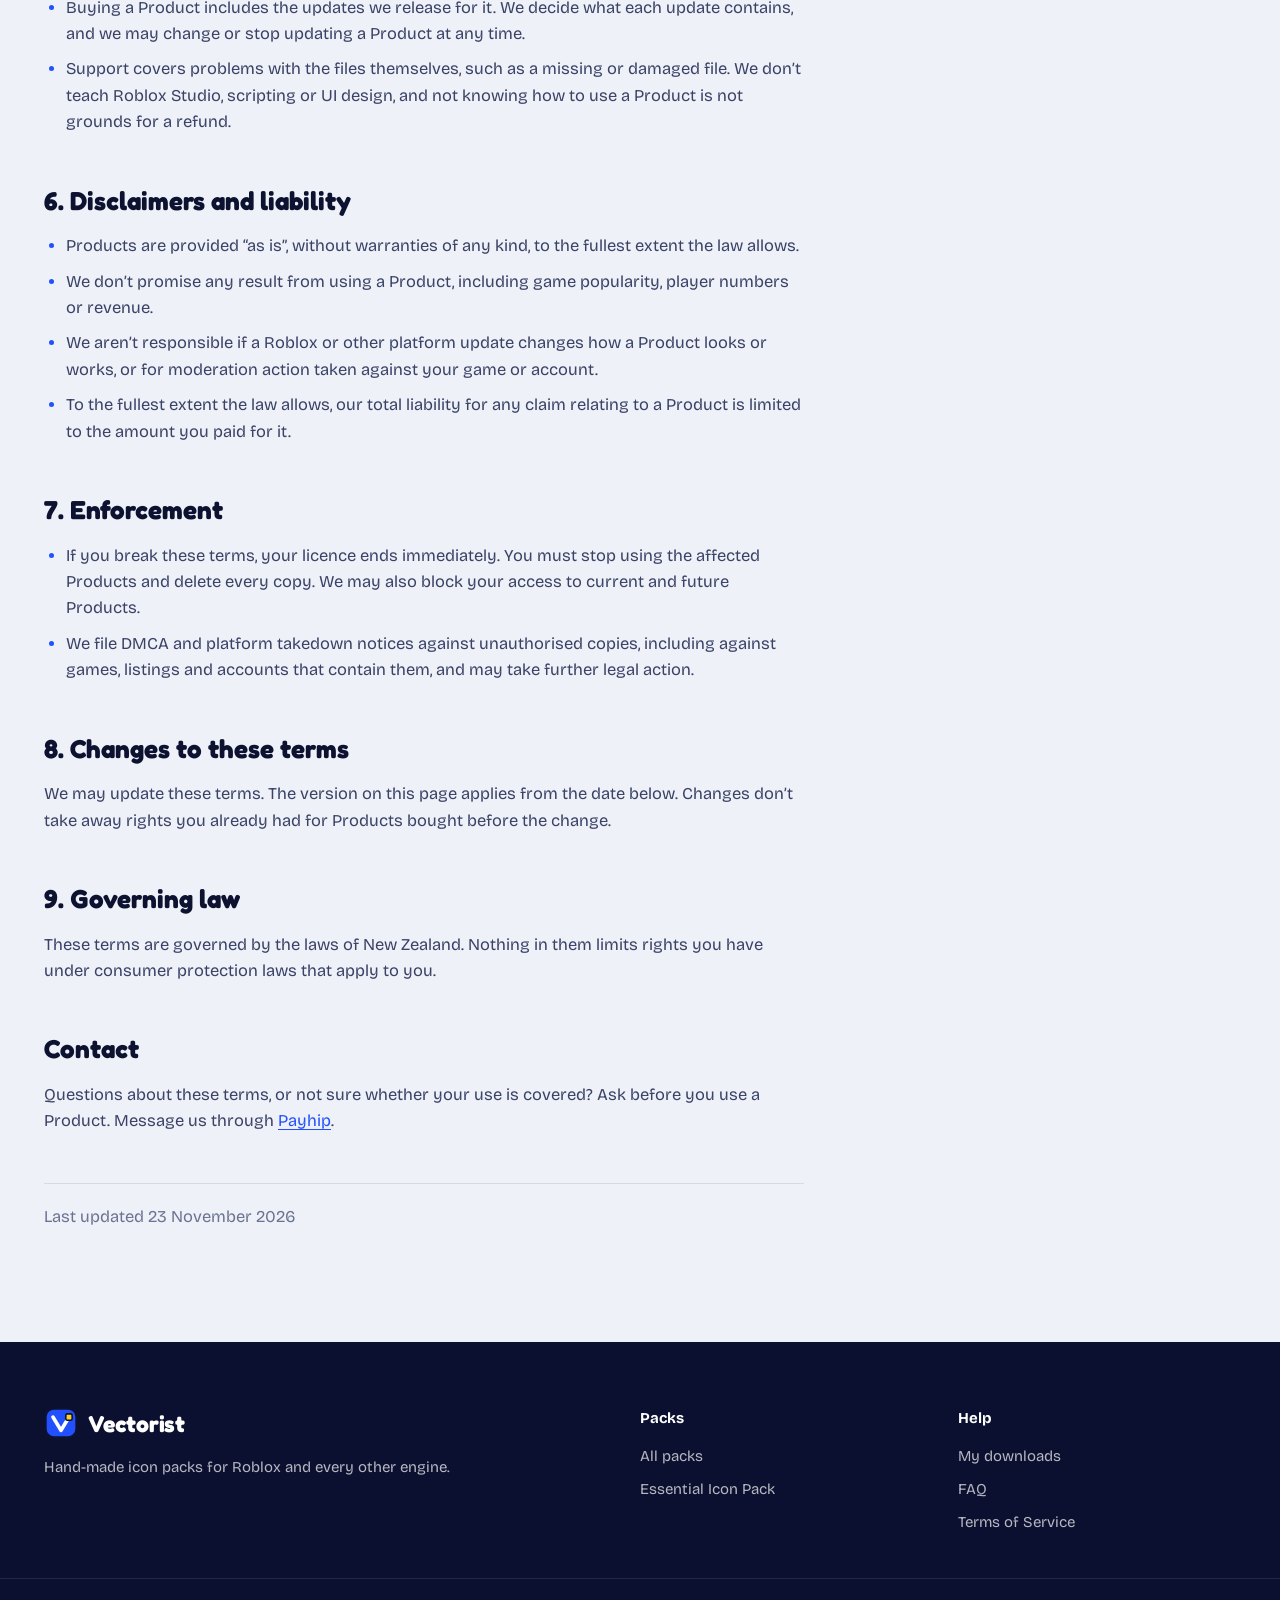
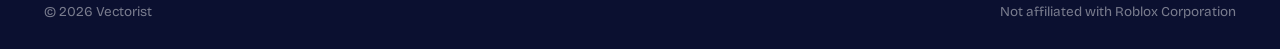
==== commit 3844a5d4: "Brand-first home, watermarked product grid, Terms of Service Co-Authored-By: Claude Opus 5.5 <norepl" ====
--- a/licence/index.html
+++ b/licence/index.html
@@ -1,107 +1,5 @@
 <!DOCTYPE html>
-<html lang="en" data-style="outline" data-guides="off" data-bd="paper">
-<head>
-<meta charset="utf-8">
-<meta name="viewport" content="width=device-width, initial-scale=1">
-<title>Licence | Vectorist</title>
-<meta name="description" content="What you can and can't do with Vectorist icon packs.">
-<link rel="canonical" href="https://vectorist.co/licence/">
-<meta property="og:type" content="website">
-<meta property="og:site_name" content="Vectorist">
-<meta property="og:title" content="Licence | Vectorist">
-<meta property="og:description" content="What you can and can't do with Vectorist icon packs.">
-<meta property="og:url" content="https://vectorist.co/licence/">
-<meta property="og:image" content="https://vectorist.co/assets/p/essential-cover.jpg">
-<meta name="twitter:card" content="summary_large_image">
-<meta name="theme-color" content="#2350FF">
-<link rel="icon" href="../assets/mark.svg" type="image/svg+xml">
-<link rel="preload" href="../assets/fonts/fredoka-latin-700-normal.woff2" as="font" type="font/woff2" crossorigin>
-<link rel="preload" href="../assets/fonts/bricolage-grotesque-latin-opsz-normal.woff2" as="font" type="font/woff2" crossorigin>
-<link rel="stylesheet" href="../css/site.css?v=1f7a1baf">
-<script>try{var s=localStorage.getItem('vx.style'),b=localStorage.getItem('vx.bd'),h=document.documentElement;if(s==='plain')h.setAttribute('data-style','plain');if(b)h.setAttribute('data-bd',b)}catch(e){}</script>
-</head>
-<body class="page-plain">
-<header class="nav">
-  <div class="wrap">
-    <a class="logo" href="../"><img src="../assets/mark.svg" alt="" width="34" height="34">Vectorist</a>
-    <nav class="nav-links" aria-label="Main">
-      <a href="../packs/">Packs</a>
-      <a href="../#catalogue">Catalogue</a>
-      <a href="../#in-game">In-game</a>
-      <a href="../licence/" aria-current="page">Licence</a>
-      <a href="../#faq">FAQ</a>
-    </nav>
-    <div class="nav-r">
-      <a class="icon-btn dl" href="https://payhip.com/auth/login" title="My downloads" aria-label="My downloads"><svg width="17" height="17" viewBox="0 0 24 24" fill="none" stroke="currentColor" stroke-width="2.2" stroke-linecap="round"><circle cx="12" cy="8" r="4"/><path d="M4 21c0-4.4 3.6-7 8-7s8 2.6 8 7"/></svg></a>
-      <a class="btn btn-buy btn-sm" href="https://payhip.com/buy?link=97roH">Get the pack <span class="p">$2.99</span></a>
-      <button class="icon-btn burger" type="button" aria-label="Menu" aria-expanded="false" aria-controls="sheet"><svg width="18" height="18" viewBox="0 0 24 24" fill="none" stroke="currentColor" stroke-width="2.4" stroke-linecap="round"><path d="M4 7h16M4 12h16M4 17h16"/></svg></button>
-    </div>
-  </div>
-</header>
-<div class="sheet" id="sheet">
-  <a href="../packs/">Packs <svg width="14" height="14" viewBox="0 0 24 24" fill="none" stroke="currentColor" stroke-width="2.6" stroke-linecap="round" stroke-linejoin="round"><path d="M5 12h14M13 6l6 6-6 6"/></svg></a>
-  <a href="../#catalogue">Catalogue <svg width="14" height="14" viewBox="0 0 24 24" fill="none" stroke="currentColor" stroke-width="2.6" stroke-linecap="round" stroke-linejoin="round"><path d="M5 12h14M13 6l6 6-6 6"/></svg></a>
-  <a href="../#in-game">In-game preview <svg width="14" height="14" viewBox="0 0 24 24" fill="none" stroke="currentColor" stroke-width="2.6" stroke-linecap="round" stroke-linejoin="round"><path d="M5 12h14M13 6l6 6-6 6"/></svg></a>
-  <a href="../licence/">Licence <svg width="14" height="14" viewBox="0 0 24 24" fill="none" stroke="currentColor" stroke-width="2.6" stroke-linecap="round" stroke-linejoin="round"><path d="M5 12h14M13 6l6 6-6 6"/></svg></a>
-  <a href="../#faq">FAQ <svg width="14" height="14" viewBox="0 0 24 24" fill="none" stroke="currentColor" stroke-width="2.6" stroke-linecap="round" stroke-linejoin="round"><path d="M5 12h14M13 6l6 6-6 6"/></svg></a>
-  <hr>
-  <a href="https://payhip.com/auth/login">My downloads <svg width="17" height="17" viewBox="0 0 24 24" fill="none" stroke="currentColor" stroke-width="2.2" stroke-linecap="round"><circle cx="12" cy="8" r="4"/><path d="M4 21c0-4.4 3.6-7 8-7s8 2.6 8 7"/></svg></a>
-</div>
-<main>
-<section class="ph">
-  <div class="wrap">
-    <div class="sec-k mono"><b>&sect;</b>Licence</div>
-    <h1 class="d d-l ex-ink">Icon <em>licence.</em></h1>
-    <p class="lede">The short version: use the icons in your own games, don&rsquo;t share or sell the files.</p>
-  </div>
-</section>
-<section>
-  <div class="wrap prose">
-    <h2>What you can do</h2>
-    <ul>
-      <li>Use the icons in your own experiences and games, on Roblox or any other engine.</li>
-      <li>Use the outline and no-outline versions in any combination.</li>
-      <li>Receive every future update to a pack you&rsquo;ve bought, at no extra cost.</li>
-    </ul>
-    <h2>What you can&rsquo;t do</h2>
-    <ul>
-      <li>Re-upload the icons anywhere, including the Roblox Creator Store or any asset marketplace.</li>
-      <li>Resell the icons, on their own or as part of another pack, kit, template or game file.</li>
-      <li>Share or redistribute the files to anyone else, whether free or paid.</li>
-    </ul>
-    <h2>Updates</h2>
-    <p>Re-insert the model from your Roblox inventory to get the latest version, or download the files again from your <a href="https://payhip.com/auth/login">Payhip account</a>.</p>
-    <h2>Questions</h2>
-    <p>Not sure whether your use is covered? Ask before you use the icons. Reach us through the <a href="https://payhip.com/b/97roH">pack&rsquo;s Payhip page</a>.</p>
-  </div>
-</section>
-</main>
-<footer class="foot">
-  <div class="wrap">
-    <div class="brand">
-      <a class="logo" href="../"><img src="../assets/mark.svg" alt="" width="34" height="34">Vectorist</a>
-      <p>Hand-made icon packs for Roblox and every other engine.<br>Icons drawn by Magma. No AI.</p>
-    </div>
-    <div>
-      <h4 class="mono">Shop</h4>
-      <ul>
-        <li><a href="../packs/">All packs</a></li>
-        <li><a href="../packs/essential/">Essential Icon Pack</a></li>
-        <li><a href="https://payhip.com/auth/login">My downloads</a></li>
-      </ul>
-    </div>
-    <div>
-      <h4 class="mono">Help</h4>
-      <ul>
-        <li><a href="../licence/">Licence</a></li>
-        <li><a href="../#faq">FAQ</a></li>
-        <li><a href="../#how">How updates work</a></li>
-      </ul>
-    </div>
-  </div>
-  <div class="foot-b"><div class="wrap"><span>&copy; 2026 Vectorist. All icons are the property of their creator.</span><span>Checkout and downloads by Payhip.</span></div></div>
-</footer>
-<script src="../js/catalog.js?v=1f7a1baf"></script>
-<script src="../js/site.js?v=1f7a1baf"></script>
-</body>
-</html>
+<html lang="en"><head><meta charset="utf-8"><title>Terms of Service | Vectorist</title>
+<link rel="canonical" href="https://vectorist.co/terms/"><meta name="robots" content="noindex">
+<meta http-equiv="refresh" content="0; url=../terms/"></head>
+<body><a href="../terms/">Terms of Service</a></body></html>
